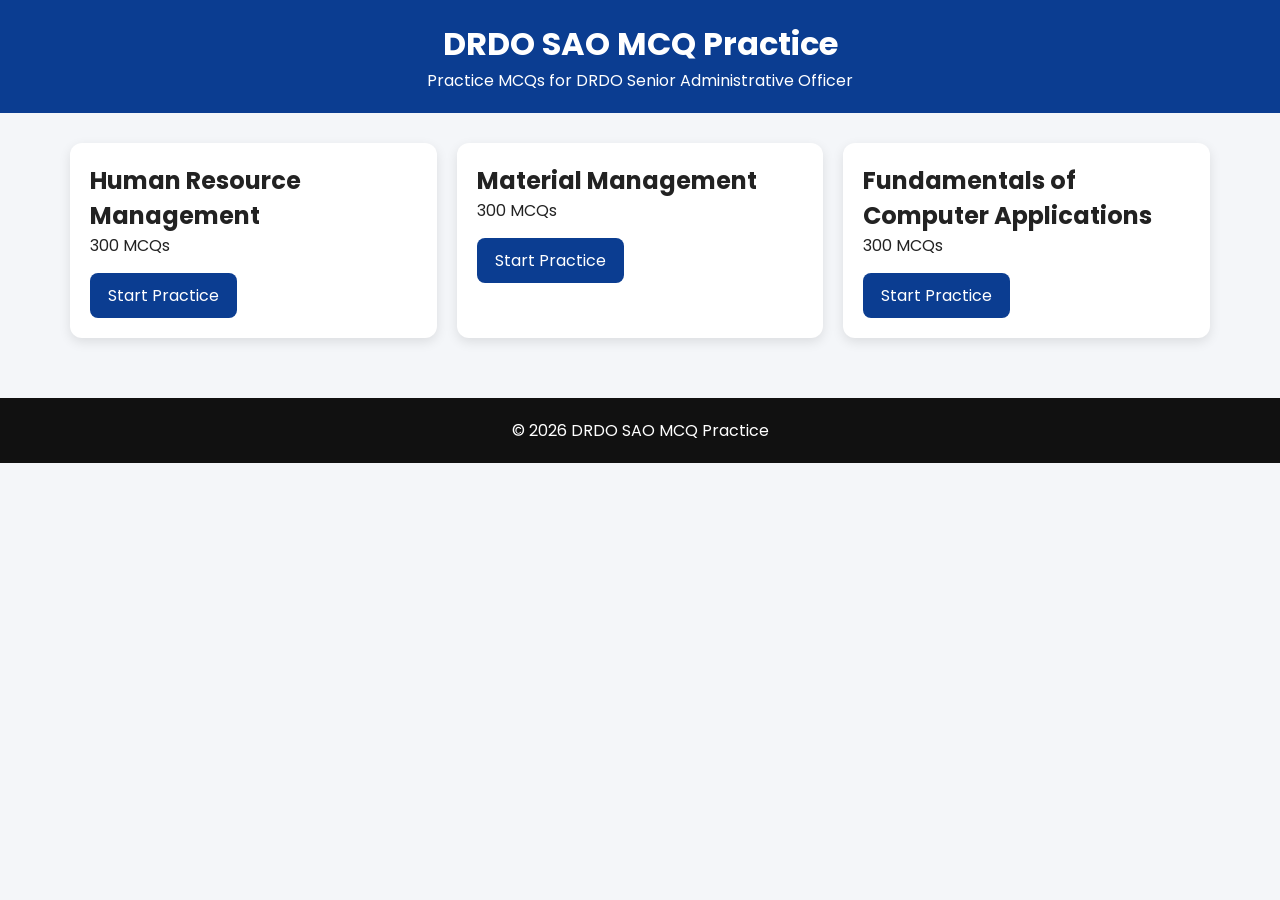
==== index.html @ 64bad27c "Add files via upload" ====
<!DOCTYPE html>
<html lang="en">
<head>
<meta charset="UTF-8">
<meta name="viewport" content="width=device-width, initial-scale=1.0">
<title>DRDO SAO MCQ Practice</title>
<link href="https://fonts.googleapis.com/css2?family=Poppins:wght@300;400;500;600;700&display=swap" rel="stylesheet">
<style>
*{margin:0;padding:0;box-sizing:border-box;font-family:Poppins,sans-serif}
body{background:#f4f6f9;color:#222}
header{background:#0b3d91;color:#fff;padding:20px;text-align:center}
.container{max-width:1200px;margin:auto;padding:30px}
.grid{display:grid;grid-template-columns:repeat(auto-fit,minmax(300px,1fr));gap:20px}
.card{background:#fff;padding:20px;border-radius:12px;box-shadow:0 4px 12px rgba(0,0,0,.1)}
.btn{display:inline-block;margin-top:15px;padding:10px 18px;background:#0b3d91;color:#fff;text-decoration:none;border-radius:8px}
footer{text-align:center;padding:20px;background:#111;color:#fff;margin-top:30px}
</style>
</head>
<body>
<header>
<h1>DRDO SAO MCQ Practice</h1>
<p>Practice MCQs for DRDO Senior Administrative Officer</p>
</header>
<div class="container">
<div class="grid">
<div class="card">
<h2>Human Resource Management</h2>
<p>300 MCQs</p>
<a class="btn" href="quiz.html?subject=hrm">Start Practice</a>
</div>
<div class="card">
<h2>Material Management</h2>
<p>300 MCQs</p>
<a class="btn" href="quiz.html?subject=material">Start Practice</a>
</div>
<div class="card">
<h2>Fundamentals of Computer Applications</h2>
<p>300 MCQs</p>
<a class="btn" href="quiz.html?subject=computer">Start Practice</a>
</div>
</div>
</div>
<footer>© 2026 DRDO SAO MCQ Practice</footer>
</body>
</html>
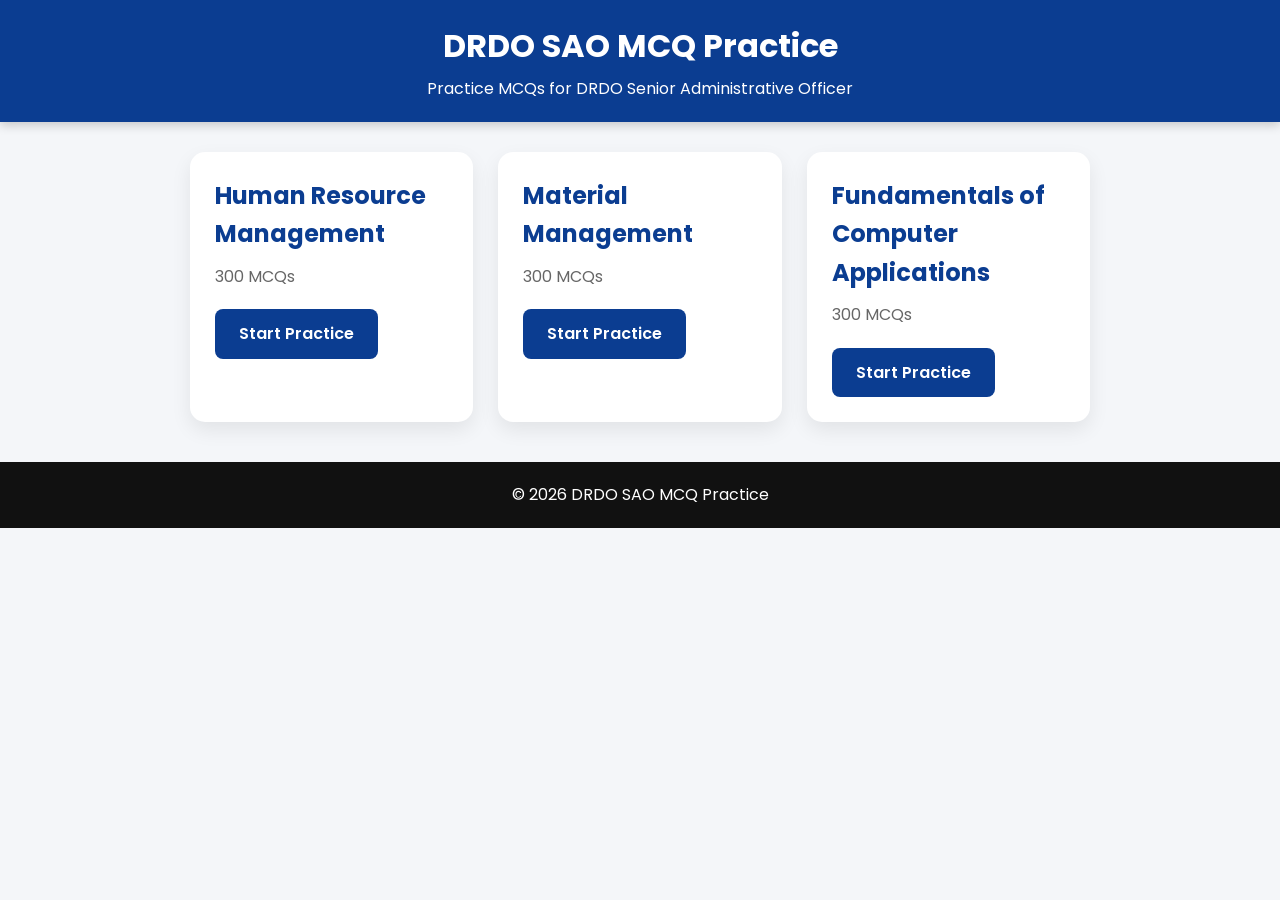
==== commit 4b7e8a4b: "Add files via upload" ====
--- a/index.html
+++ b/index.html
@@ -1,45 +1,40 @@
 <!DOCTYPE html>
 <html lang="en">
 <head>
-<meta charset="UTF-8">
-<meta name="viewport" content="width=device-width, initial-scale=1.0">
-<title>DRDO SAO MCQ Practice</title>
-<link href="https://fonts.googleapis.com/css2?family=Poppins:wght@300;400;500;600;700&display=swap" rel="stylesheet">
-<style>
-*{margin:0;padding:0;box-sizing:border-box;font-family:Poppins,sans-serif}
-body{background:#f4f6f9;color:#222}
-header{background:#0b3d91;color:#fff;padding:20px;text-align:center}
-.container{max-width:1200px;margin:auto;padding:30px}
-.grid{display:grid;grid-template-columns:repeat(auto-fit,minmax(300px,1fr));gap:20px}
-.card{background:#fff;padding:20px;border-radius:12px;box-shadow:0 4px 12px rgba(0,0,0,.1)}
-.btn{display:inline-block;margin-top:15px;padding:10px 18px;background:#0b3d91;color:#fff;text-decoration:none;border-radius:8px}
-footer{text-align:center;padding:20px;background:#111;color:#fff;margin-top:30px}
-</style>
+    <meta charset="UTF-8">
+    <meta name="viewport" content="width=device-width, initial-scale=1.0">
+    <title>DRDO SAO MCQ Practice</title>
+    <link href="https://fonts.googleapis.com/css2?family=Poppins:wght@300;400;500;600;700&display=swap" rel="stylesheet">
+    <link rel="stylesheet" href="style.css">
 </head>
 <body>
-<header>
-<h1>DRDO SAO MCQ Practice</h1>
-<p>Practice MCQs for DRDO Senior Administrative Officer</p>
-</header>
-<div class="container">
-<div class="grid">
-<div class="card">
-<h2>Human Resource Management</h2>
-<p>300 MCQs</p>
-<a class="btn" href="quiz.html?subject=hrm">Start Practice</a>
-</div>
-<div class="card">
-<h2>Material Management</h2>
-<p>300 MCQs</p>
-<a class="btn" href="quiz.html?subject=material">Start Practice</a>
-</div>
-<div class="card">
-<h2>Fundamentals of Computer Applications</h2>
-<p>300 MCQs</p>
-<a class="btn" href="quiz.html?subject=computer">Start Practice</a>
-</div>
-</div>
-</div>
-<footer>© 2026 DRDO SAO MCQ Practice</footer>
+    <header>
+        <h1>DRDO SAO MCQ Practice</h1>
+        <p>Practice MCQs for DRDO Senior Administrative Officer</p>
+    </header>
+
+    <div class="container">
+        <div class="grid">
+            <div class="card">
+                <h2>Human Resource Management</h2>
+                <p>300 MCQs</p>
+                <a class="btn" href="quiz.html?subject=hrm">Start Practice</a>
+            </div>
+            <div class="card">
+                <h2>Material Management</h2>
+                <p>300 MCQs</p>
+                <a class="btn" href="quiz.html?subject=material">Start Practice</a>
+            </div>
+            <div class="card">
+                <h2>Fundamentals of Computer Applications</h2>
+                <p>300 MCQs</p>
+                <a class="btn" href="quiz.html?subject=computer">Start Practice</a>
+            </div>
+        </div>
+    </div>
+
+    <footer>
+        <p>© 2026 DRDO SAO MCQ Practice</p>
+    </footer>
 </body>
-</html>+</html>
--- a/style.css
+++ b/style.css
@@ -0,0 +1,150 @@
+* {
+    margin: 0;
+    padding: 0;
+    box-sizing: border-box;
+    font-family: 'Poppins', sans-serif;
+}
+
+body {
+    background: #f4f6f9;
+    color: #222;
+    line-height: 1.6;
+}
+
+header {
+    background: #0b3d91;
+    color: #fff;
+    padding: 20px;
+    text-align: center;
+    box-shadow: 0 3px 10px rgba(0,0,0,.2);
+}
+
+header h1 {
+    font-size: 2rem;
+    margin-bottom: 5px;
+}
+
+.container {
+    width: 90%;
+    max-width: 900px;
+    margin: 30px auto;
+}
+
+.grid {
+    display: grid;
+    grid-template-columns: repeat(auto-fit, minmax(280px, 1fr));
+    gap: 25px;
+}
+
+.card {
+    background: #fff;
+    padding: 25px;
+    border-radius: 15px;
+    box-shadow: 0 8px 20px rgba(0,0,0,.08);
+    transition: transform .3s;
+}
+
+.grid .card:hover {
+    transform: translateY(-8px);
+}
+
+.card h2 {
+    color: #0b3d91;
+    margin-bottom: 10px;
+}
+
+.card p {
+    color: #666;
+    margin-bottom: 20px;
+}
+
+.btn {
+    display: inline-block;
+    padding: 12px 24px;
+    background: #0b3d91;
+    color: #fff;
+    text-decoration: none;
+    border-radius: 8px;
+    font-weight: 600;
+    border: none;
+    cursor: pointer;
+    transition: background .3s;
+}
+
+.btn:hover {
+    background: #082b66;
+}
+
+.quiz-header {
+    display: flex;
+    justify-content: space-between;
+    align-items: center;
+    border-bottom: 2px solid #eee;
+    padding-bottom: 15px;
+    margin-bottom: 20px;
+}
+
+.score-board {
+    font-weight: 600;
+    background: #eef3fc;
+    color: #0b3d91;
+    padding: 6px 14px;
+    border-radius: 20px;
+}
+
+.question-text {
+    font-size: 1.15rem;
+    color: #333;
+    margin-bottom: 20px;
+}
+
+.options-container {
+    display: flex;
+    flex-direction: column;
+    gap: 12px;
+    margin-bottom: 20px;
+}
+
+.option {
+    width: 100%;
+    text-align: left;
+    padding: 12px 18px;
+    background: #f8f9fa;
+    border: 2px solid #e2e8f0;
+    border-radius: 8px;
+    font-size: 1rem;
+    cursor: pointer;
+    transition: all .2s;
+}
+
+.option:hover:not(:disabled) {
+    background: #edf2f7;
+    border-color: #cbd5e0;
+}
+
+.option:disabled {
+    cursor: not-allowed;
+}
+
+.explanation-box {
+    margin-top: 15px;
+    padding: 12px 15px;
+    background: #eef6ff;
+    border-left: 4px solid #0b3d91;
+    border-radius: 4px;
+    font-size: 0.95rem;
+}
+
+.nav-buttons {
+    display: flex;
+    justify-content: space-between;
+    margin-top: 25px;
+}
+
+footer {
+    margin-top: 40px;
+    padding: 20px;
+    background: #111;
+    color: #fff;
+    text-align: center;
+}
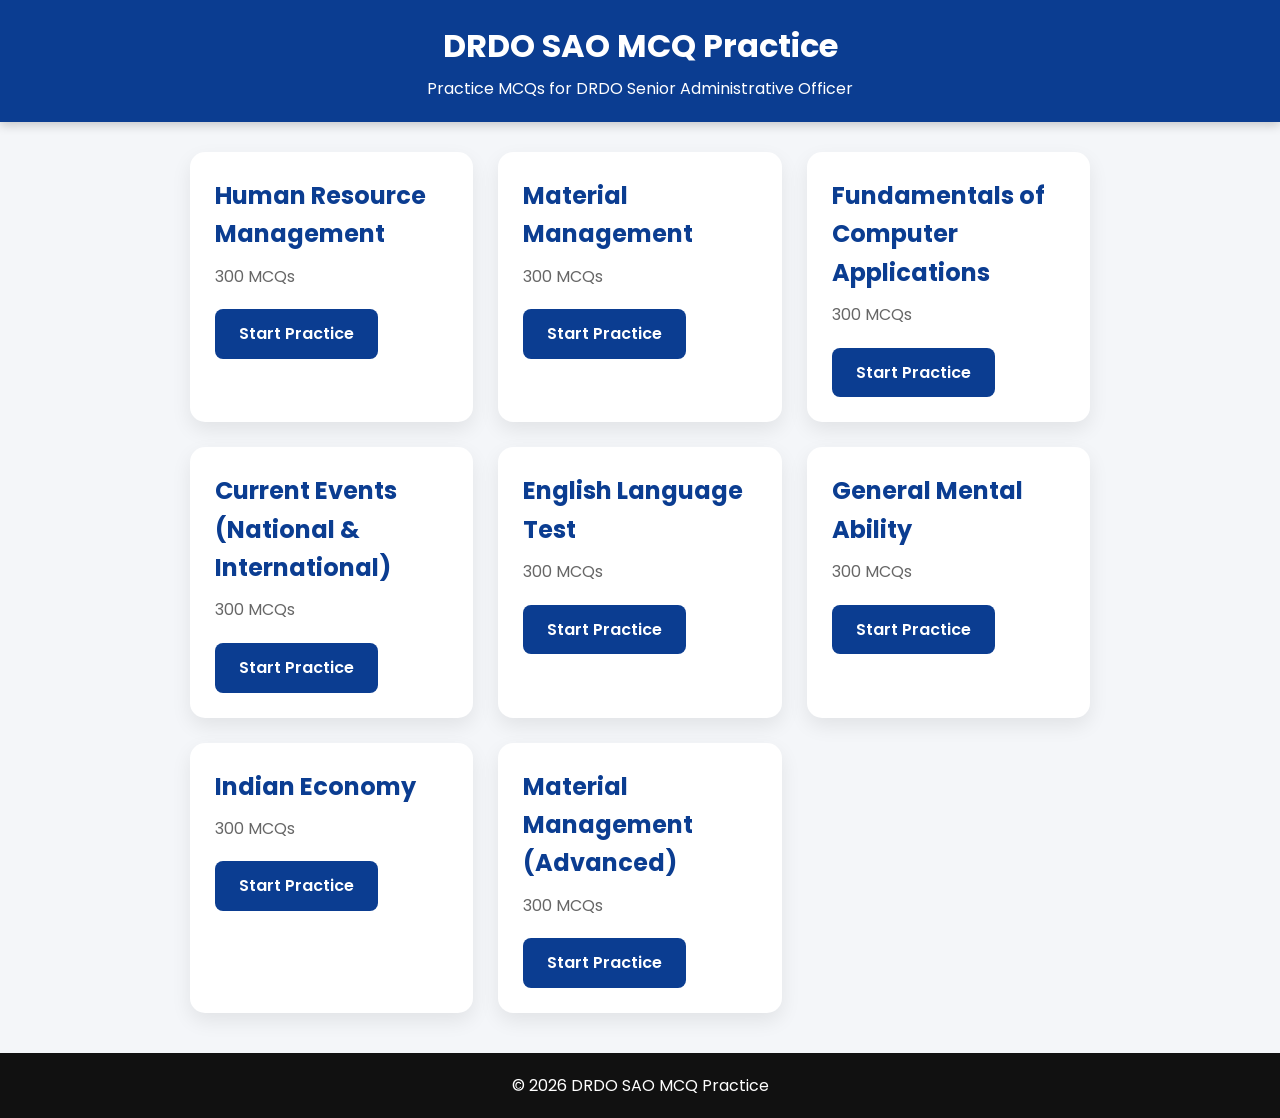
==== commit 5a350a52: "Add files via upload" ====
--- a/index.html
+++ b/index.html
@@ -30,6 +30,31 @@
                 <p>300 MCQs</p>
                 <a class="btn" href="quiz.html?subject=computer">Start Practice</a>
             </div>
+            <div class="card">
+                <h2>Current Events (National &amp; International)</h2>
+                <p>300 MCQs</p>
+                <a class="btn" href="quiz.html?subject=current_events">Start Practice</a>
+            </div>
+            <div class="card">
+                <h2>English Language Test</h2>
+                <p>300 MCQs</p>
+                <a class="btn" href="quiz.html?subject=english">Start Practice</a>
+            </div>
+            <div class="card">
+                <h2>General Mental Ability</h2>
+                <p>300 MCQs</p>
+                <a class="btn" href="quiz.html?subject=mental_ability">Start Practice</a>
+            </div>
+            <div class="card">
+                <h2>Indian Economy</h2>
+                <p>300 MCQs</p>
+                <a class="btn" href="quiz.html?subject=economy">Start Practice</a>
+            </div>
+            <div class="card">
+                <h2>Material Management (Advanced)</h2>
+                <p>300 MCQs</p>
+                <a class="btn" href="quiz.html?subject=material_mgmt">Start Practice</a>
+            </div>
         </div>
     </div>
 
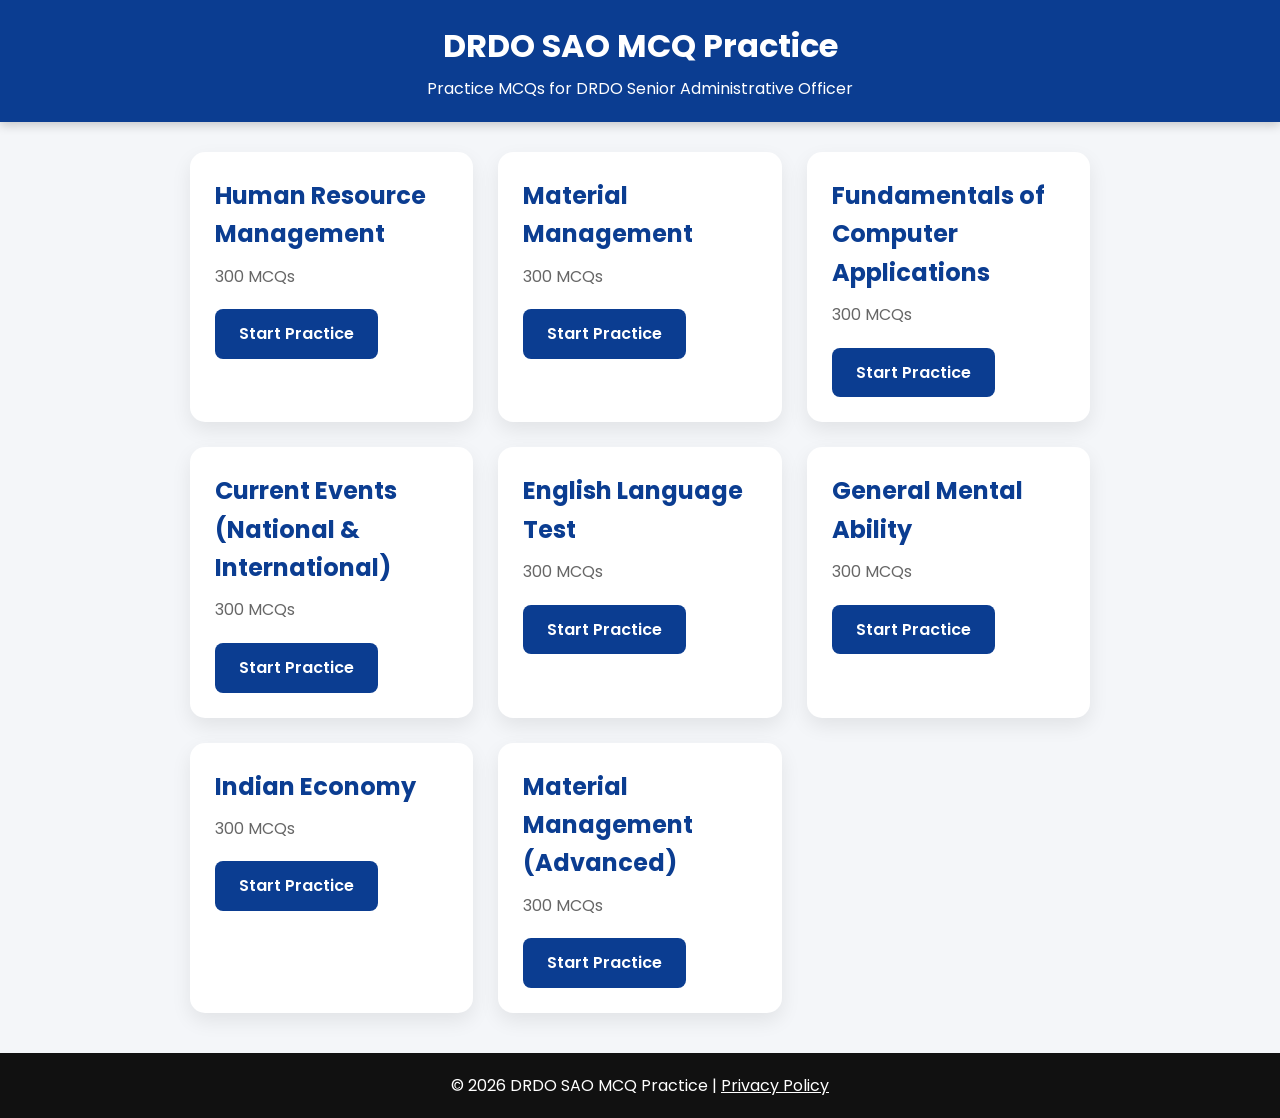
==== commit cf144092: "Add files via upload" ====
--- a/index.html
+++ b/index.html
@@ -4,6 +4,33 @@
     <meta charset="UTF-8">
     <meta name="viewport" content="width=device-width, initial-scale=1.0">
     <title>DRDO SAO MCQ Practice</title>
+    <meta name="description" content="Free DRDO SAO (Senior Administrative Officer) exam practice MCQs - HRM, Material Management, Computer Applications, Current Events, English & Indian Economy. 1500+ solved questions with explanations.">
+    <meta name="keywords" content="DRDO SAO MCQ, DRDO SAO practice test, SAO exam preparation, DRDO Senior Administrative Officer, HRM MCQ, Material Management MCQ">
+    <meta name="robots" content="index, follow">
+    <link rel="canonical" href="https://yourdomain.com/">
+
+    <!-- Open Graph (Facebook/WhatsApp share preview) -->
+    <meta property="og:type" content="website">
+    <meta property="og:title" content="DRDO SAO MCQ Practice - Free Mock Test">
+    <meta property="og:description" content="Practice 1500+ MCQs for DRDO Senior Administrative Officer exam - HRM, Material Management, Computer Applications, Current Events, English & Economy.">
+    <meta property="og:url" content="https://yourdomain.com/">
+
+    <!-- Twitter Card -->
+    <meta name="twitter:card" content="summary">
+    <meta name="twitter:title" content="DRDO SAO MCQ Practice">
+    <meta name="twitter:description" content="Free practice MCQs for DRDO SAO exam with explanations.">
+
+    <!-- Structured Data for Google -->
+    <script type="application/ld+json">
+    {
+      "@context": "https://schema.org",
+      "@type": "WebSite",
+      "name": "DRDO SAO MCQ Practice",
+      "url": "https://yourdomain.com/",
+      "description": "Free practice MCQs for DRDO Senior Administrative Officer exam."
+    }
+    </script>
+
     <link href="https://fonts.googleapis.com/css2?family=Poppins:wght@300;400;500;600;700&display=swap" rel="stylesheet">
     <link rel="stylesheet" href="style.css">
 </head>
@@ -59,7 +86,7 @@
     </div>
 
     <footer>
-        <p>© 2026 DRDO SAO MCQ Practice</p>
+        <p>© 2026 DRDO SAO MCQ Practice | <a href="privacy-policy.html" style="color:#fff;">Privacy Policy</a></p>
     </footer>
 </body>
 </html>
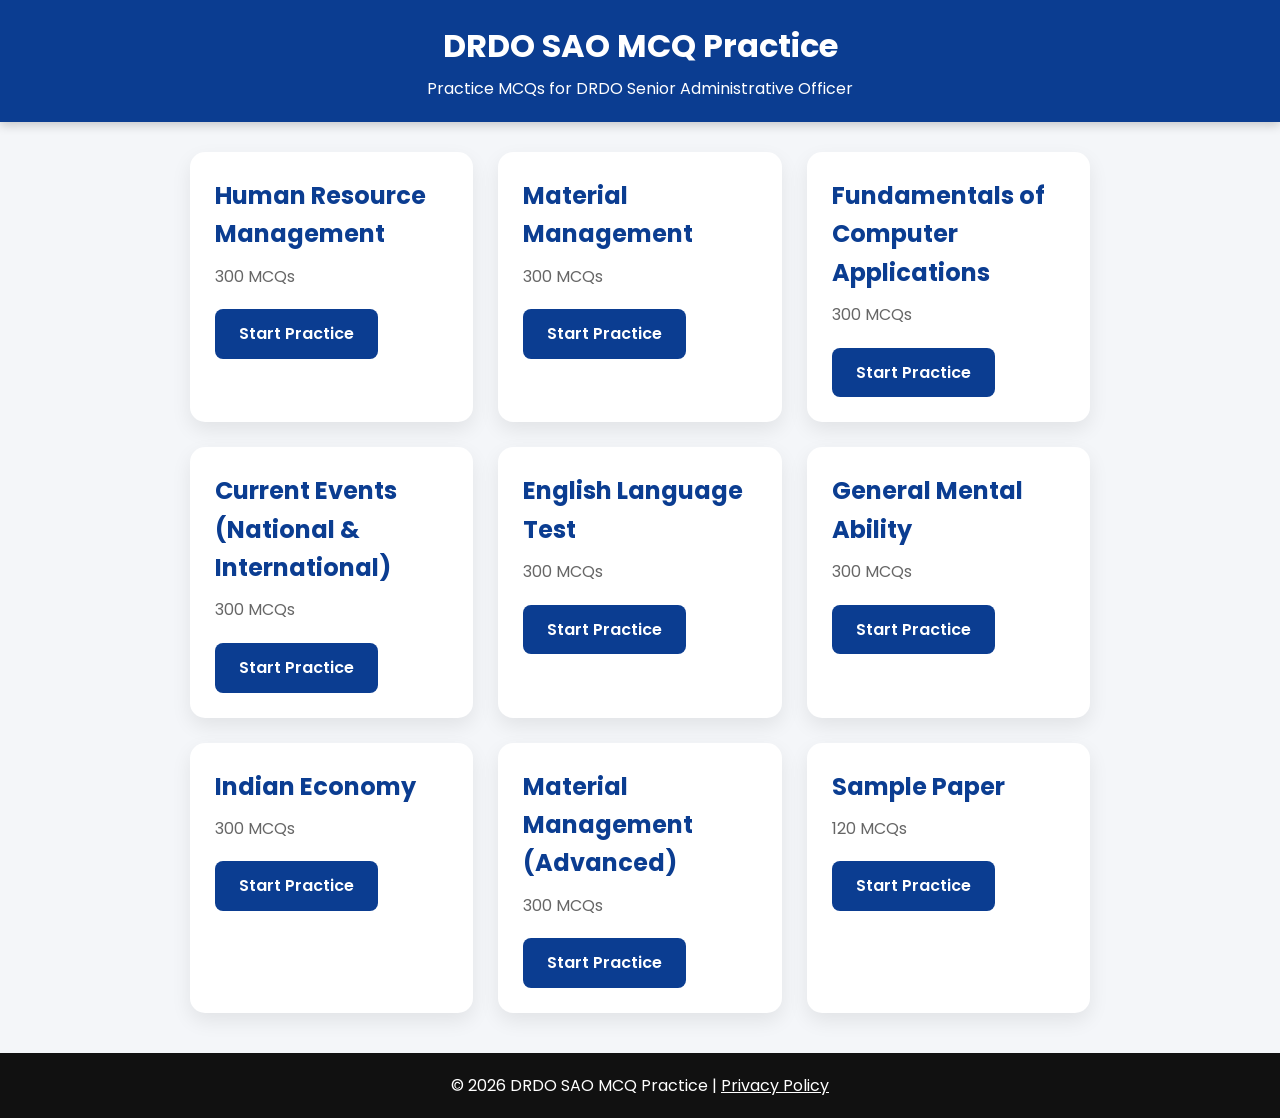
==== commit 642d5caa: "Add files via upload" ====
--- a/index.html
+++ b/index.html
@@ -82,6 +82,11 @@
                 <p>300 MCQs</p>
                 <a class="btn" href="quiz.html?subject=material_mgmt">Start Practice</a>
             </div>
+            <div class="card">
+                <h2>Sample Paper</h2>
+                <p>120 MCQs</p>
+                <a class="btn" href="quiz.html?subject=mixed_upsc">Start Practice</a>
+            </div>
         </div>
     </div>
 
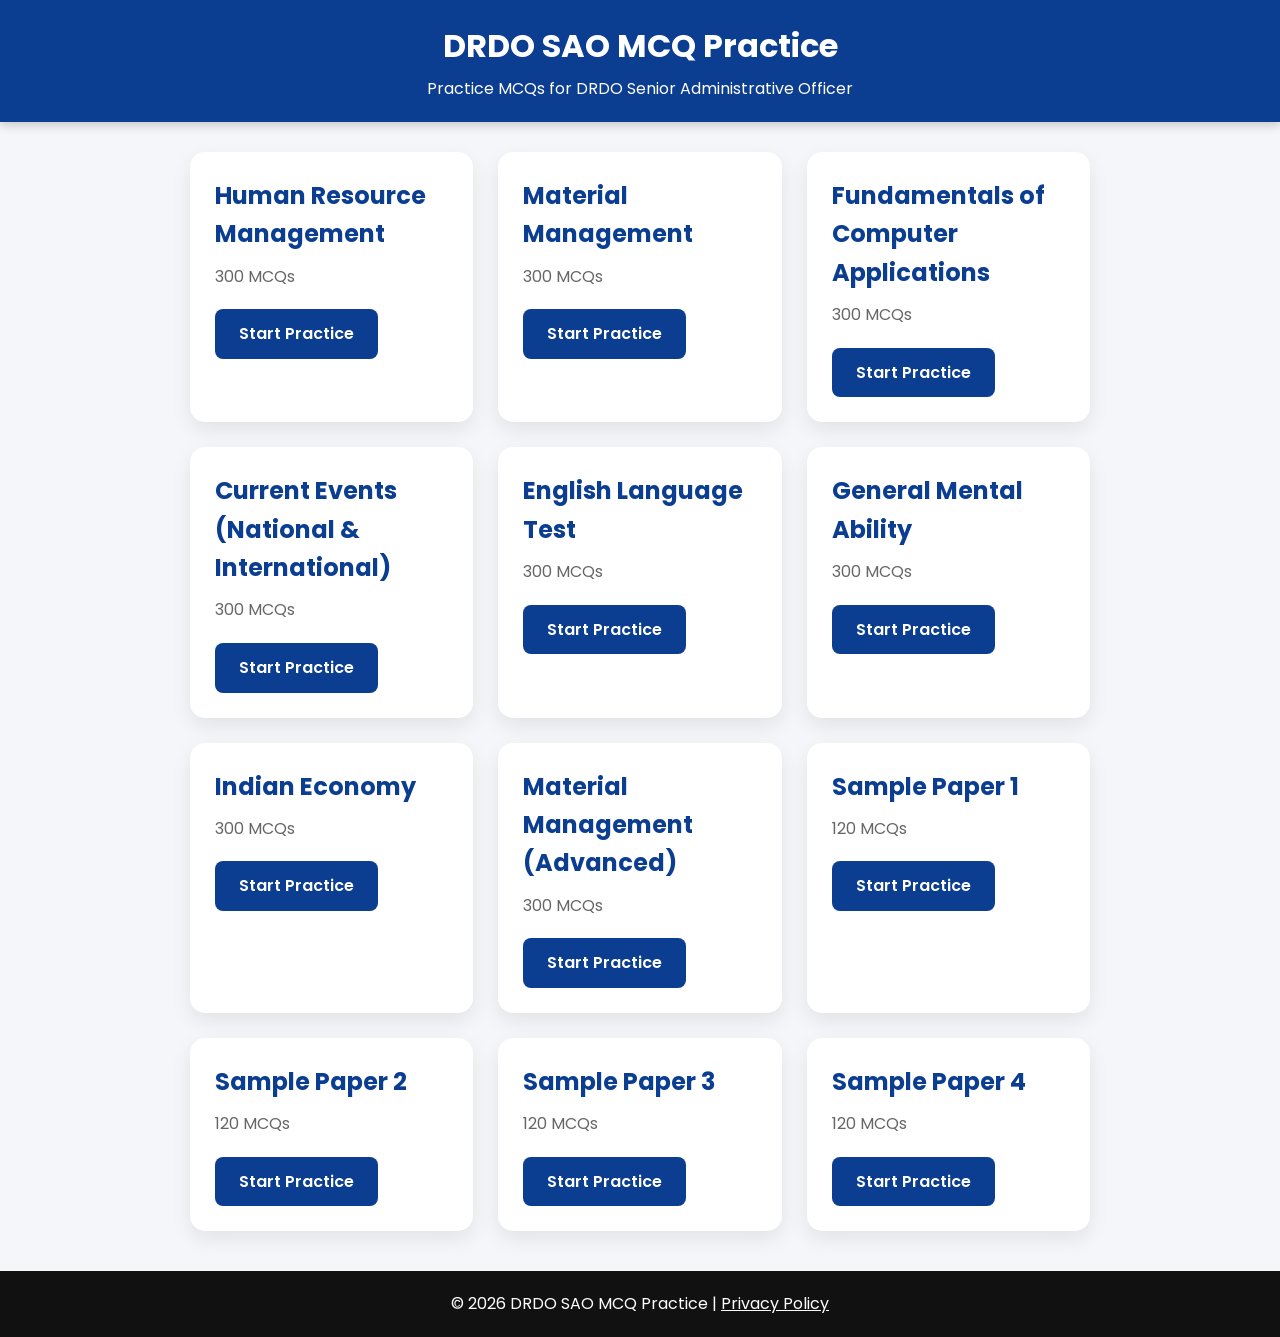
==== commit 650aac28: "Add files via upload" ====
--- a/index.html
+++ b/index.html
@@ -83,9 +83,24 @@
                 <a class="btn" href="quiz.html?subject=material_mgmt">Start Practice</a>
             </div>
             <div class="card">
-                <h2>Sample Paper</h2>
+                <h2>Sample Paper 1</h2>
                 <p>120 MCQs</p>
-                <a class="btn" href="quiz.html?subject=mixed_upsc">Start Practice</a>
+                <a class="btn" href="quiz.html?subject=sample_paper1">Start Practice</a>
+            </div>
+            <div class="card">
+                <h2>Sample Paper 2</h2>
+                <p>120 MCQs</p>
+                <a class="btn" href="quiz.html?subject=sample_paper2">Start Practice</a>
+            </div>
+            <div class="card">
+                <h2>Sample Paper 3</h2>
+                <p>120 MCQs</p>
+                <a class="btn" href="quiz.html?subject=sample_paper3">Start Practice</a>
+            </div>
+            <div class="card">
+                <h2>Sample Paper 4</h2>
+                <p>120 MCQs</p>
+                <a class="btn" href="quiz.html?subject=sample_paper4">Start Practice</a>
             </div>
         </div>
     </div>
